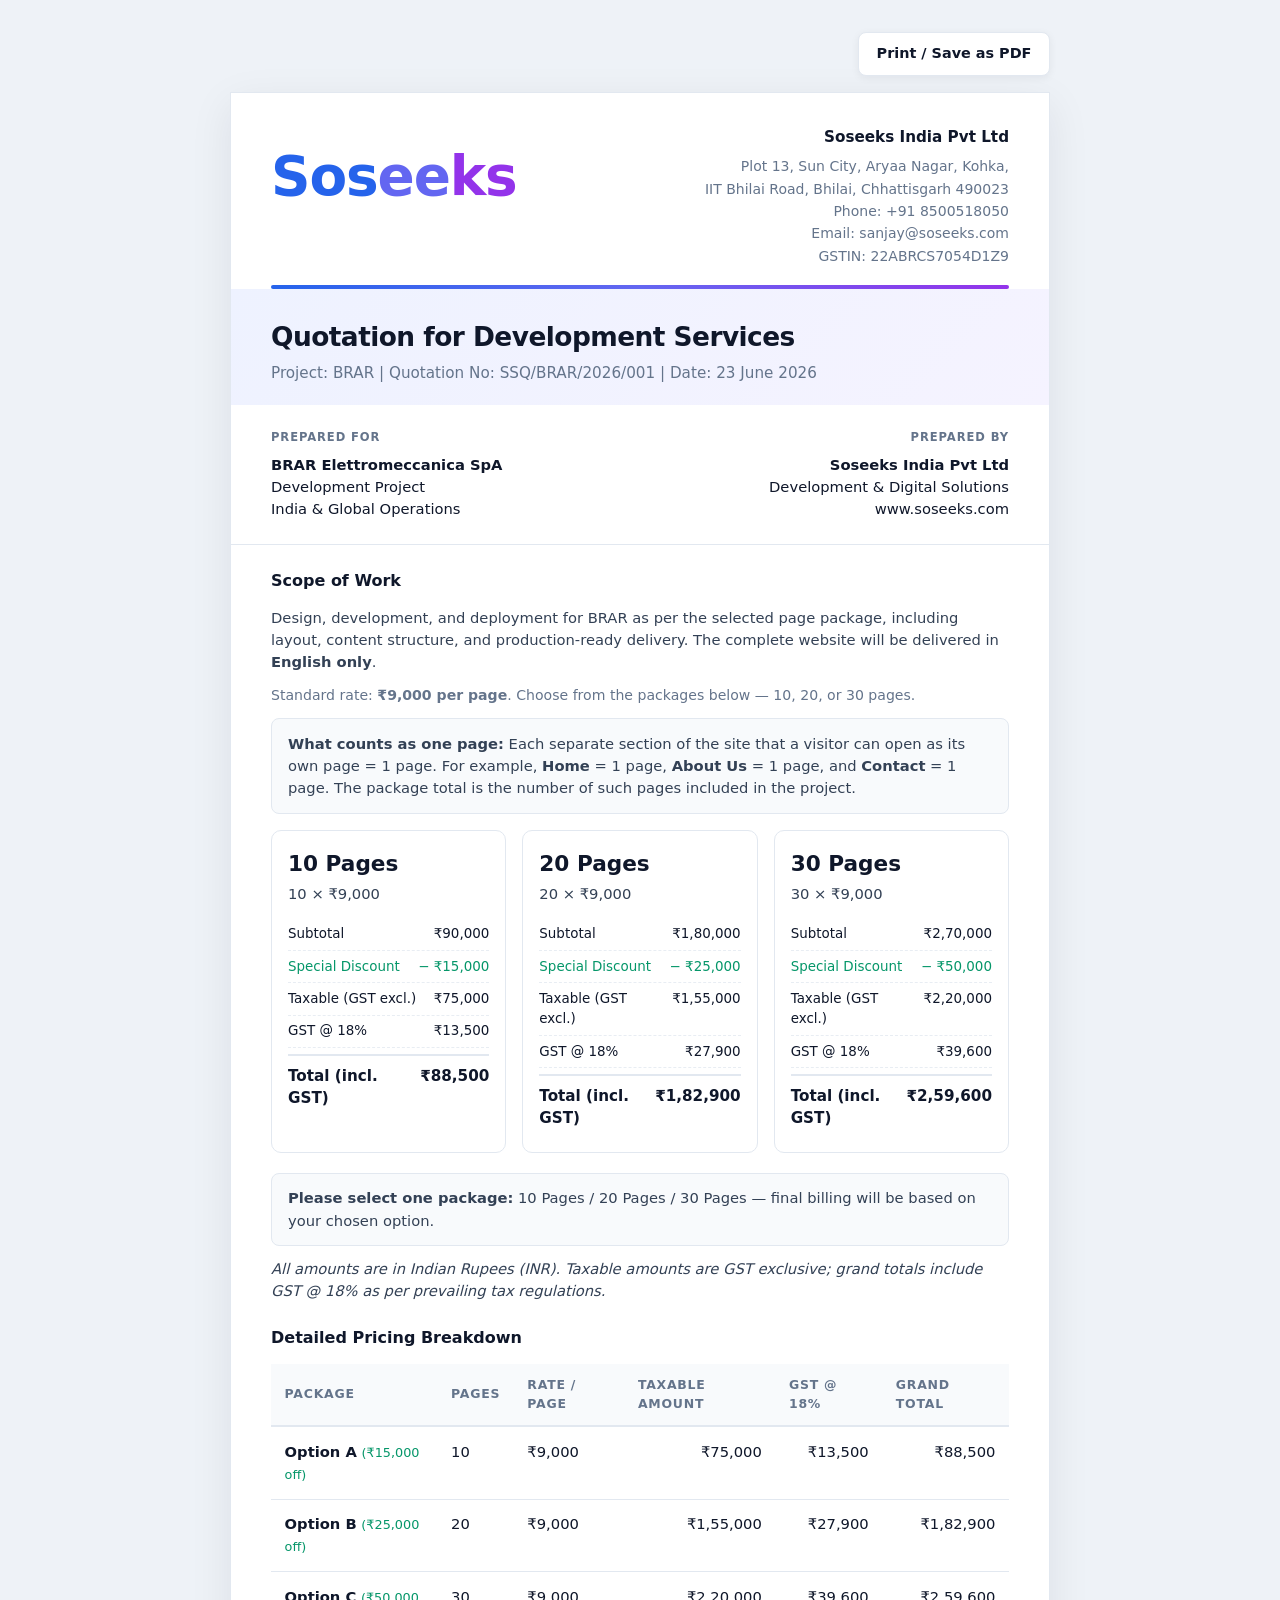
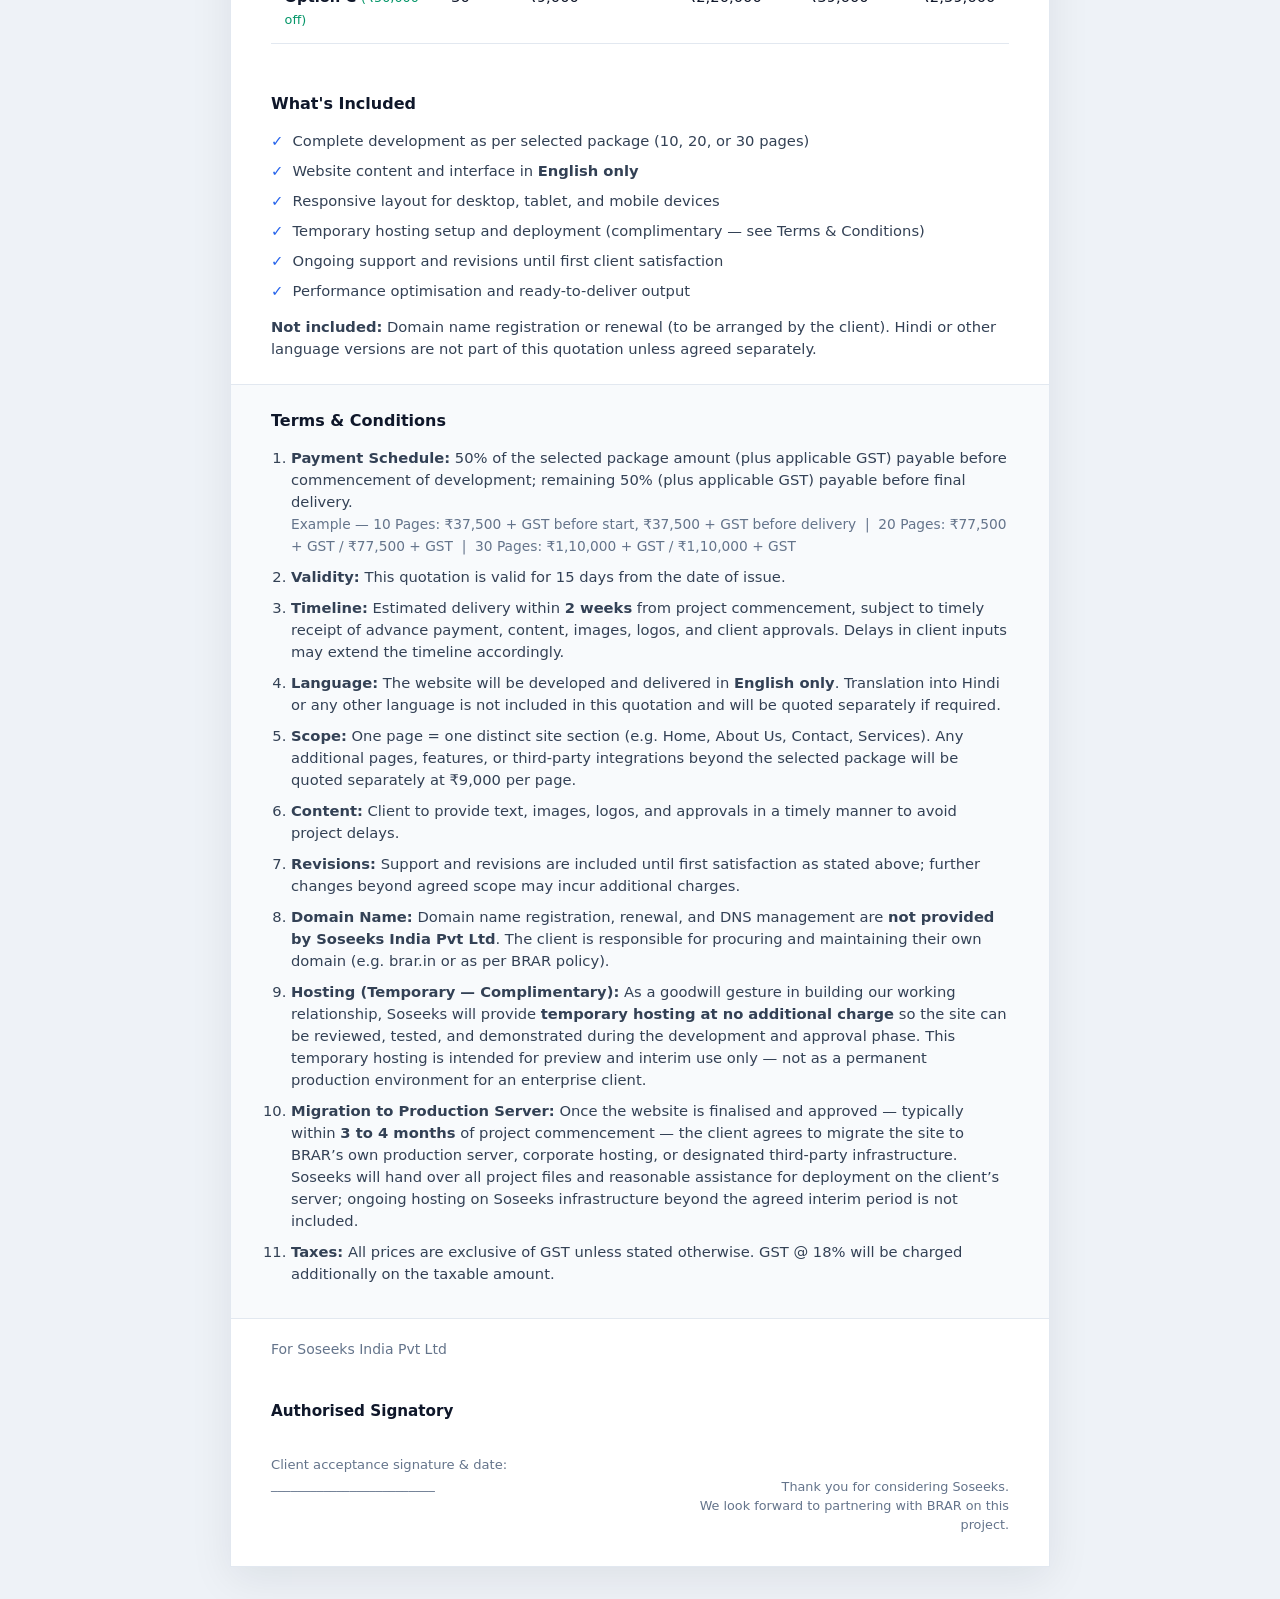
==== quotation-brar-website.html @ e4f229e3 "Add BRAR quotation document and update corporate site demo. Includes tiered page packages, English-o" ====
<!DOCTYPE html>
<html lang="en">
<head>
  <meta charset="UTF-8">
  <meta name="viewport" content="width=device-width, initial-scale=1.0">
  <title>Quotation — BRAR Project | Soseeks India</title>
  <style>
    :root {
      --blue: #2563eb;
      --purple: #9333ea;
      --ink: #0f172a;
      --muted: #64748b;
      --line: #e2e8f0;
      --bg: #f8fafc;
    }

    * {
      box-sizing: border-box;
      margin: 0;
      padding: 0;
      -webkit-print-color-adjust: exact;
      print-color-adjust: exact;
    }

    body {
      font-family: "Segoe UI", system-ui, -apple-system, sans-serif;
      color: var(--ink);
      background: #eef2f7;
      line-height: 1.5;
      padding: 2rem 1rem;
    }

    .page {
      max-width: 820px;
      margin: 0 auto;
      background: #fff;
      border: 1px solid var(--line);
      box-shadow: 0 12px 40px rgba(15, 23, 42, 0.08);
    }

    .header {
      display: flex;
      justify-content: space-between;
      align-items: flex-start;
      gap: 2rem;
      padding: 2rem 2.5rem 1.35rem;
      position: relative;
    }

    .header::after {
      content: "";
      position: absolute;
      left: 2.5rem;
      right: 2.5rem;
      bottom: 0;
      height: 4px;
      background: linear-gradient(90deg, #2563eb 0%, #6366f1 50%, #9333ea 100%);
      border-radius: 999px;
    }

    .logo {
      flex-shrink: 0;
      margin-top: 1.25rem;
    }

    .logo svg {
      height: 64px;
      width: auto;
      display: block;
      -webkit-print-color-adjust: exact;
      print-color-adjust: exact;
    }

    .company-meta {
      text-align: right;
      font-size: 0.875rem;
      color: var(--muted);
      line-height: 1.6;
    }

    .company-meta strong {
      display: block;
      color: var(--ink);
      font-size: 0.95rem;
      margin-bottom: 0.35rem;
    }

    .title-block {
      padding: 1.75rem 2.5rem 1.25rem;
      background: #eef2ff;
      background: linear-gradient(135deg, #eef2ff 0%, #f5f3ff 100%);
    }

    .title-block h1 {
      font-size: 1.65rem;
      font-weight: 700;
      letter-spacing: -0.02em;
      margin-bottom: 0.35rem;
    }

    .title-block p {
      color: var(--muted);
      font-size: 0.95rem;
    }

    .meta-grid {
      display: grid;
      grid-template-columns: 1fr 1fr;
      gap: 1.5rem;
      padding: 1.5rem 2.5rem;
      border-bottom: 1px solid var(--line);
    }

    .meta-box h2 {
      font-size: 0.72rem;
      text-transform: uppercase;
      letter-spacing: 0.08em;
      color: var(--muted);
      margin-bottom: 0.5rem;
    }

    .meta-box p {
      font-size: 0.92rem;
    }

    .meta-box--right {
      text-align: right;
      justify-self: end;
    }

    .section {
      padding: 1.5rem 2.5rem;
    }

    .section h2 {
      font-size: 1rem;
      margin-bottom: 0.85rem;
      color: var(--ink);
    }

    .section p,
    .section li {
      font-size: 0.92rem;
      color: #334155;
    }

    table {
      width: 100%;
      border-collapse: collapse;
      font-size: 0.92rem;
    }

    thead th {
      text-align: left;
      padding: 0.75rem 0.85rem;
      background: var(--bg);
      border-bottom: 2px solid var(--line);
      font-size: 0.78rem;
      text-transform: uppercase;
      letter-spacing: 0.06em;
      color: var(--muted);
    }

    tbody td {
      padding: 0.85rem;
      border-bottom: 1px solid var(--line);
      vertical-align: top;
    }

    tbody td.num,
    tfoot td.num {
      text-align: right;
      white-space: nowrap;
    }

    tfoot td {
      padding: 0.65rem 0.85rem;
      border-bottom: 1px solid var(--line);
    }

    tfoot tr:last-child td {
      border-bottom: none;
      font-weight: 700;
      font-size: 1.05rem;
      padding-top: 0.85rem;
      color: var(--ink);
    }

    .discount td { color: #059669; }

    .packages {
      display: grid;
      grid-template-columns: repeat(3, 1fr);
      gap: 1rem;
      margin: 1rem 0 1.25rem;
    }

    .package {
      border: 1px solid var(--line);
      border-radius: 10px;
      padding: 1.1rem 1rem 1rem;
      background: #fff;
    }

    .package h3 {
      font-size: 1.35rem;
      margin-bottom: 0.15rem;
    }

    .package__rate {
      font-size: 0.82rem;
      color: var(--muted);
      margin-bottom: 0.85rem;
    }

    .package__row {
      display: flex;
      justify-content: space-between;
      gap: 0.75rem;
      font-size: 0.84rem;
      padding: 0.35rem 0;
      border-bottom: 1px dashed #e8edf3;
    }

    .package__row:last-child {
      border-bottom: none;
      margin-top: 0.35rem;
      padding-top: 0.55rem;
      border-top: 2px solid var(--line);
      font-weight: 700;
      font-size: 0.95rem;
    }

    .package__row span:last-child {
      text-align: right;
      white-space: nowrap;
    }

    .package__discount {
      color: #059669;
    }

    .choose-note {
      padding: 0.85rem 1rem;
      background: var(--bg);
      border: 1px solid var(--line);
      border-radius: 8px;
      font-size: 0.88rem;
      color: #475569;
    }

    @media (max-width: 720px) {
      .packages {
        grid-template-columns: 1fr;
      }
    }

    .includes {
      display: grid;
      gap: 0.5rem;
      list-style: none;
    }

    .includes li {
      position: relative;
      padding-left: 1.35rem;
    }

    .includes li::before {
      content: "✓";
      position: absolute;
      left: 0;
      color: var(--blue);
      font-weight: 700;
    }

    .terms {
      background: var(--bg);
      border-top: 1px solid var(--line);
    }

    .terms ol {
      padding-left: 1.25rem;
    }

    .terms li {
      margin-bottom: 0.55rem;
    }

    .footer {
      padding: 1.25rem 2.5rem 2rem;
      border-top: 1px solid var(--line);
      display: flex;
      justify-content: space-between;
      align-items: flex-end;
      gap: 2rem;
    }

    .signature p {
      font-size: 0.875rem;
      color: var(--muted);
      margin-bottom: 2.5rem;
    }

    .signature strong {
      display: block;
      color: var(--ink);
      font-size: 0.95rem;
    }

    .stamp {
      text-align: right;
      font-size: 0.8rem;
      color: var(--muted);
    }

    .note {
      margin-top: 0.75rem;
      font-size: 0.82rem;
      color: var(--muted);
      font-style: italic;
    }

    .print-toolbar {
      max-width: 820px;
      margin: 0 auto 1rem;
      display: flex;
      justify-content: flex-end;
    }

    .print-btn {
      appearance: none;
      border: 1px solid var(--line);
      background: #fff;
      color: var(--ink);
      font: inherit;
      font-size: 0.9rem;
      font-weight: 600;
      padding: 0.65rem 1.1rem;
      border-radius: 8px;
      cursor: pointer;
      box-shadow: 0 2px 8px rgba(15, 23, 42, 0.06);
    }

    .print-btn:hover {
      border-color: var(--blue);
      color: var(--blue);
    }

    @media print {
      html, body {
        -webkit-print-color-adjust: exact !important;
        print-color-adjust: exact !important;
      }

      * {
        -webkit-print-color-adjust: exact !important;
        print-color-adjust: exact !important;
      }

      body {
        background: #fff !important;
        padding: 0 !important;
        margin: 0 !important;
      }

      .print-toolbar {
        display: none !important;
      }

      .page {
        box-shadow: none !important;
        border: none !important;
        max-width: none !important;
        width: 100% !important;
        margin: 0 !important;
        background: #fff !important;
      }

      .header::after {
        background: linear-gradient(90deg, #2563eb 0%, #6366f1 50%, #9333ea 100%) !important;
      }

      .title-block {
        background: #eef2ff !important;
      }

      thead th {
        background: #f1f5f9 !important;
        color: #64748b !important;
      }

      .choose-note,
      .terms {
        background: #f8fafc !important;
      }

      .package__discount,
      .package__discount span {
        color: #059669 !important;
      }

      .includes li::before {
        color: #2563eb !important;
      }

      .logo svg text,
      .logo svg tspan {
        -webkit-print-color-adjust: exact !important;
        print-color-adjust: exact !important;
      }

      .header,
      .title-block,
      .meta-grid,
      .packages,
      .package,
      .choose-note,
      .footer,
      .terms {
        break-inside: avoid;
        page-break-inside: avoid;
      }

      .packages {
        grid-template-columns: repeat(3, 1fr) !important;
      }

      table {
        break-inside: auto;
      }

      thead {
        display: table-header-group;
      }

      tr {
        break-inside: avoid;
        page-break-inside: avoid;
      }

      @page {
        size: A4 portrait;
        margin: 10mm 12mm;
      }
    }
  </style>
</head>
<body>
  <div class="print-toolbar">
    <button type="button" class="print-btn" onclick="window.print()">Print / Save as PDF</button>
  </div>
  <article class="page">
    <header class="header">
      <div class="logo">
        <svg viewBox="0 0 248 56" xmlns="http://www.w3.org/2000/svg" role="img" aria-label="Soseeks">
          <text
            x="0"
            y="44"
            font-family="Segoe UI, system-ui, -apple-system, BlinkMacSystemFont, sans-serif"
            font-size="48"
            font-weight="700"
            letter-spacing="-0.02em"
          >
            <tspan fill="#2563eb">Sos</tspan><tspan fill="#6366f1">ee</tspan><tspan fill="#9333ea">ks</tspan>
          </text>
        </svg>
      </div>
      <div class="company-meta">
        <strong>Soseeks India Pvt Ltd</strong>
        Plot 13, Sun City, Aryaa Nagar, Kohka,<br>
        IIT Bhilai Road, Bhilai, Chhattisgarh 490023<br>
        Phone: +91 8500518050<br>
        Email: sanjay@soseeks.com<br>
        GSTIN: 22ABRCS7054D1Z9
      </div>
    </header>

    <div class="title-block">
      <h1>Quotation for Development Services</h1>
      <p>Project: BRAR | Quotation No: SSQ/BRAR/2026/001 | Date: 23 June 2026</p>
    </div>

    <div class="meta-grid">
      <div class="meta-box">
        <h2>Prepared For</h2>
        <p>
          <strong>BRAR Elettromeccanica SpA</strong><br>
          Development Project<br>
          India &amp; Global Operations
        </p>
      </div>
      <div class="meta-box meta-box--right">
        <h2>Prepared By</h2>
        <p>
          <strong>Soseeks India Pvt Ltd</strong><br>
          Development &amp; Digital Solutions<br>
          www.soseeks.com
        </p>
      </div>
    </div>

    <section class="section">
      <h2>Scope of Work</h2>
      <p style="margin-bottom: 0.75rem;">
        Design, development, and deployment for BRAR as per the selected page package,
        including layout, content structure, and production-ready delivery.
        The complete website will be delivered in <strong>English only</strong>.
      </p>
      <p style="margin-bottom: 0.75rem; color: var(--muted); font-size: 0.88rem;">
        Standard rate: <strong>₹9,000 per page</strong>. Choose from the packages below — 10, 20, or 30 pages.
      </p>
      <p class="choose-note" style="margin-bottom: 1rem;">
        <strong>What counts as one page:</strong> Each separate section of the site that a visitor can open as its own page = 1 page.
        For example, <strong>Home</strong> = 1 page, <strong>About Us</strong> = 1 page, and <strong>Contact</strong> = 1 page.
        The package total is the number of such pages included in the project.
      </p>

      <div class="packages">
        <article class="package">
          <h3>10 Pages</h3>
          <p class="package__rate">10 × ₹9,000</p>
          <div class="package__row"><span>Subtotal</span><span>₹90,000</span></div>
          <div class="package__row package__discount"><span>Special Discount</span><span>− ₹15,000</span></div>
          <div class="package__row"><span>Taxable (GST excl.)</span><span>₹75,000</span></div>
          <div class="package__row"><span>GST @ 18%</span><span>₹13,500</span></div>
          <div class="package__row"><span>Total (incl. GST)</span><span>₹88,500</span></div>
        </article>

        <article class="package">
          <h3>20 Pages</h3>
          <p class="package__rate">20 × ₹9,000</p>
          <div class="package__row"><span>Subtotal</span><span>₹1,80,000</span></div>
          <div class="package__row package__discount"><span>Special Discount</span><span>− ₹25,000</span></div>
          <div class="package__row"><span>Taxable (GST excl.)</span><span>₹1,55,000</span></div>
          <div class="package__row"><span>GST @ 18%</span><span>₹27,900</span></div>
          <div class="package__row"><span>Total (incl. GST)</span><span>₹1,82,900</span></div>
        </article>

        <article class="package">
          <h3>30 Pages</h3>
          <p class="package__rate">30 × ₹9,000</p>
          <div class="package__row"><span>Subtotal</span><span>₹2,70,000</span></div>
          <div class="package__row package__discount"><span>Special Discount</span><span>− ₹50,000</span></div>
          <div class="package__row"><span>Taxable (GST excl.)</span><span>₹2,20,000</span></div>
          <div class="package__row"><span>GST @ 18%</span><span>₹39,600</span></div>
          <div class="package__row"><span>Total (incl. GST)</span><span>₹2,59,600</span></div>
        </article>
      </div>

      <p class="choose-note">
        <strong>Please select one package:</strong> 10 Pages / 20 Pages / 30 Pages — final billing will be based on your chosen option.
      </p>
      <p class="note">All amounts are in Indian Rupees (INR). Taxable amounts are GST exclusive; grand totals include GST @ 18% as per prevailing tax regulations.</p>
    </section>

    <section class="section" style="padding-top: 0;">
      <h2>Detailed Pricing Breakdown</h2>
      <table>
        <thead>
          <tr>
            <th>Package</th>
            <th>Pages</th>
            <th>Rate / Page</th>
            <th class="num">Taxable Amount</th>
            <th class="num">GST @ 18%</th>
            <th class="num">Grand Total</th>
          </tr>
        </thead>
        <tbody>
          <tr>
            <td><strong>Option A</strong> <span class="package__discount" style="font-size: 0.8rem;">(₹15,000 off)</span></td>
            <td>10</td>
            <td>₹9,000</td>
            <td class="num">₹75,000</td>
            <td class="num">₹13,500</td>
            <td class="num">₹88,500</td>
          </tr>
          <tr>
            <td><strong>Option B</strong> <span class="package__discount" style="font-size: 0.8rem;">(₹25,000 off)</span></td>
            <td>20</td>
            <td>₹9,000</td>
            <td class="num">₹1,55,000</td>
            <td class="num">₹27,900</td>
            <td class="num">₹1,82,900</td>
          </tr>
          <tr>
            <td><strong>Option C</strong> <span class="package__discount" style="font-size: 0.8rem;">(₹50,000 off)</span></td>
            <td>30</td>
            <td>₹9,000</td>
            <td class="num">₹2,20,000</td>
            <td class="num">₹39,600</td>
            <td class="num">₹2,59,600</td>
          </tr>
        </tbody>
      </table>
    </section>

    <section class="section">
      <h2>What's Included</h2>
      <ul class="includes">
        <li>Complete development as per selected package (10, 20, or 30 pages)</li>
        <li>Website content and interface in <strong>English only</strong></li>
        <li>Responsive layout for desktop, tablet, and mobile devices</li>
        <li>Temporary hosting setup and deployment (complimentary — see Terms &amp; Conditions)</li>
        <li>Ongoing support and revisions until first client satisfaction</li>
        <li>Performance optimisation and ready-to-deliver output</li>
      </ul>
      <p class="note" style="margin-top: 0.85rem; font-style: normal;">
        <strong>Not included:</strong> Domain name registration or renewal (to be arranged by the client).
        Hindi or other language versions are not part of this quotation unless agreed separately.
      </p>
    </section>

    <section class="section terms">
      <h2>Terms &amp; Conditions</h2>
      <ol>
        <li><strong>Payment Schedule:</strong> 50% of the selected package amount (plus applicable GST) payable before commencement of development; remaining 50% (plus applicable GST) payable before final delivery.<br>
          <span style="color: var(--muted); font-size: 0.86rem;">
            Example — 10 Pages: ₹37,500 + GST before start, ₹37,500 + GST before delivery &nbsp;|&nbsp;
            20 Pages: ₹77,500 + GST / ₹77,500 + GST &nbsp;|&nbsp;
            30 Pages: ₹1,10,000 + GST / ₹1,10,000 + GST
          </span>
        </li>
        <li><strong>Validity:</strong> This quotation is valid for 15 days from the date of issue.</li>
        <li><strong>Timeline:</strong> Estimated delivery within <strong>2 weeks</strong> from project commencement, subject to timely receipt of advance payment, content, images, logos, and client approvals. Delays in client inputs may extend the timeline accordingly.</li>
        <li><strong>Language:</strong> The website will be developed and delivered in <strong>English only</strong>. Translation into Hindi or any other language is not included in this quotation and will be quoted separately if required.</li>
        <li><strong>Scope:</strong> One page = one distinct site section (e.g. Home, About Us, Contact, Services). Any additional pages, features, or third-party integrations beyond the selected package will be quoted separately at ₹9,000 per page.</li>
        <li><strong>Content:</strong> Client to provide text, images, logos, and approvals in a timely manner to avoid project delays.</li>
        <li><strong>Revisions:</strong> Support and revisions are included until first satisfaction as stated above; further changes beyond agreed scope may incur additional charges.</li>
        <li><strong>Domain Name:</strong> Domain name registration, renewal, and DNS management are <strong>not provided by Soseeks India Pvt Ltd</strong>. The client is responsible for procuring and maintaining their own domain (e.g. brar.in or as per BRAR policy).</li>
        <li><strong>Hosting (Temporary — Complimentary):</strong> As a goodwill gesture in building our working relationship, Soseeks will provide <strong>temporary hosting at no additional charge</strong> so the site can be reviewed, tested, and demonstrated during the development and approval phase. This temporary hosting is intended for preview and interim use only — not as a permanent production environment for an enterprise client.</li>
        <li><strong>Migration to Production Server:</strong> Once the website is finalised and approved — typically within <strong>3 to 4 months</strong> of project commencement — the client agrees to migrate the site to BRAR’s own production server, corporate hosting, or designated third-party infrastructure. Soseeks will hand over all project files and reasonable assistance for deployment on the client’s server; ongoing hosting on Soseeks infrastructure beyond the agreed interim period is not included.</li>
        <li><strong>Taxes:</strong> All prices are exclusive of GST unless stated otherwise. GST @ 18% will be charged additionally on the taxable amount.</li>
      </ol>
    </section>

    <footer class="footer">
      <div class="signature">
        <p>For Soseeks India Pvt Ltd</p>
        <strong>Authorised Signatory</strong>
        <p style="margin-top: 2rem; font-size: 0.82rem; color: var(--muted);">Client acceptance signature &amp; date: _________________________</p>
      </div>
      <div class="stamp">
        <p>Thank you for considering Soseeks.<br>We look forward to partnering with BRAR on this project.</p>
      </div>
    </footer>
  </article>
</body>
</html>
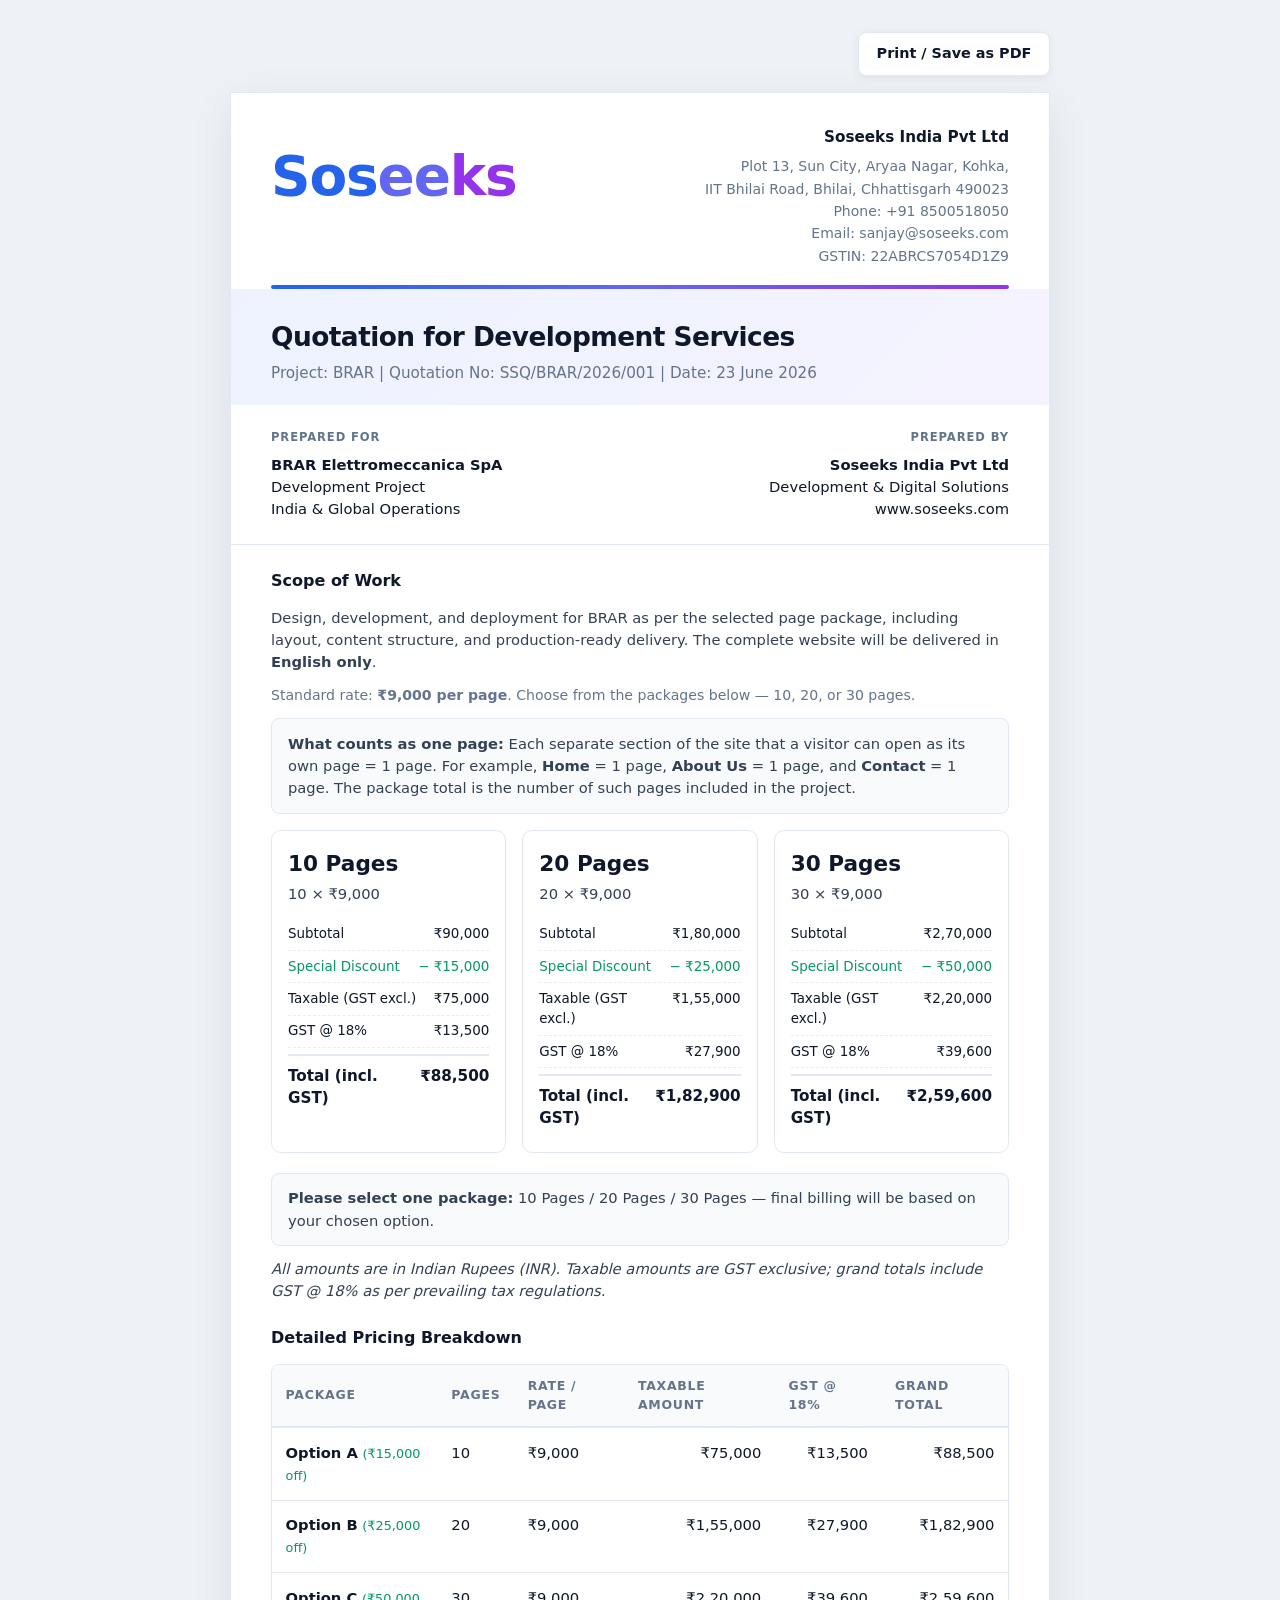
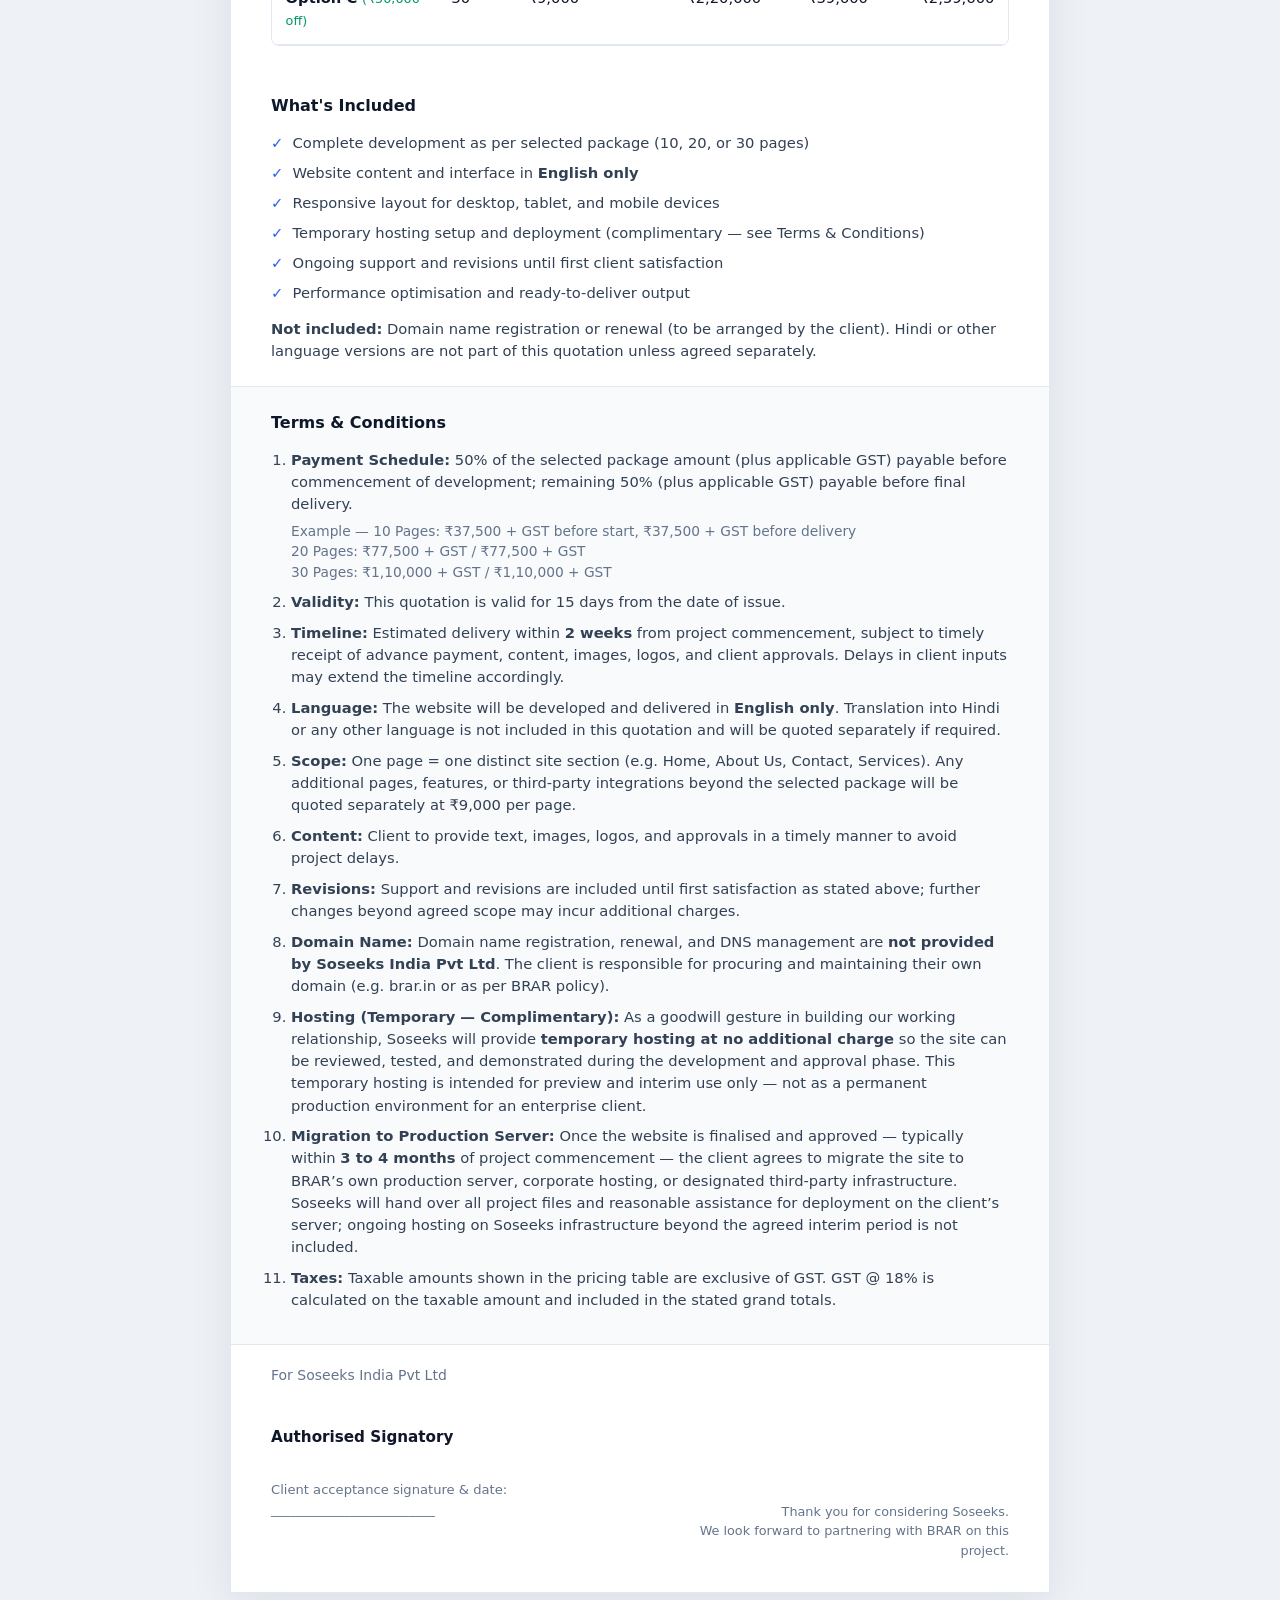
==== commit b5304623: "Improve quotation mobile layout and fix demo site issues. Mobile-responsive quotation header, table," ====
--- a/quotation-brar-website.html
+++ b/quotation-brar-website.html
@@ -249,9 +249,149 @@
       color: #475569;
     }
 
+    .table-wrap {
+      width: 100%;
+      overflow-x: auto;
+      -webkit-overflow-scrolling: touch;
+      border: 1px solid var(--line);
+      border-radius: 8px;
+    }
+
+    .table-wrap table {
+      min-width: 640px;
+    }
+
+    .terms-example {
+      color: var(--muted);
+      font-size: 0.86rem;
+      display: block;
+      margin-top: 0.35rem;
+    }
+
     @media (max-width: 720px) {
+      body {
+        padding: 0.75rem 0.5rem 1.5rem;
+      }
+
+      .print-toolbar {
+        justify-content: stretch;
+      }
+
+      .print-btn {
+        width: 100%;
+        text-align: center;
+      }
+
+      .page {
+        border-left: none;
+        border-right: none;
+      }
+
+      .header {
+        flex-direction: column;
+        align-items: flex-start;
+        gap: 1.25rem;
+        padding: 1.25rem 1rem 1.1rem;
+      }
+
+      .header::after {
+        left: 1rem;
+        right: 1rem;
+      }
+
+      .logo {
+        margin-top: 0;
+      }
+
+      .logo svg {
+        height: 52px;
+      }
+
+      .company-meta {
+        text-align: left;
+        width: 100%;
+        font-size: 0.82rem;
+      }
+
+      .title-block {
+        padding: 1.25rem 1rem 1rem;
+      }
+
+      .title-block h1 {
+        font-size: 1.35rem;
+        line-height: 1.25;
+      }
+
+      .title-block p {
+        font-size: 0.84rem;
+        line-height: 1.55;
+      }
+
+      .meta-grid {
+        grid-template-columns: 1fr;
+        gap: 1.1rem;
+        padding: 1.15rem 1rem;
+      }
+
+      .meta-box--right {
+        text-align: left;
+        justify-self: stretch;
+      }
+
+      .section {
+        padding: 1.15rem 1rem;
+      }
+
       .packages {
         grid-template-columns: 1fr;
+      }
+
+      .package h3 {
+        font-size: 1.2rem;
+      }
+
+      .footer {
+        flex-direction: column;
+        align-items: flex-start;
+        gap: 1.25rem;
+        padding: 1.15rem 1rem 1.5rem;
+      }
+
+      .stamp {
+        text-align: left;
+      }
+
+      .signature p {
+        margin-bottom: 1.75rem;
+      }
+    }
+
+    @media (max-width: 480px) {
+      .logo svg {
+        height: 46px;
+      }
+
+      .title-block h1 {
+        font-size: 1.2rem;
+      }
+
+      .package__row {
+        font-size: 0.8rem;
+      }
+
+      .section p,
+      .section li {
+        font-size: 0.88rem;
+      }
+
+      thead th,
+      tbody td {
+        padding: 0.65rem 0.55rem;
+        font-size: 0.8rem;
+      }
+
+      thead th {
+        font-size: 0.68rem;
       }
     }
 
@@ -556,6 +696,7 @@
 
     <section class="section" style="padding-top: 0;">
       <h2>Detailed Pricing Breakdown</h2>
+      <div class="table-wrap">
       <table>
         <thead>
           <tr>
@@ -594,6 +735,7 @@
           </tr>
         </tbody>
       </table>
+      </div>
     </section>
 
     <section class="section">
@@ -615,10 +757,10 @@
     <section class="section terms">
       <h2>Terms &amp; Conditions</h2>
       <ol>
-        <li><strong>Payment Schedule:</strong> 50% of the selected package amount (plus applicable GST) payable before commencement of development; remaining 50% (plus applicable GST) payable before final delivery.<br>
-          <span style="color: var(--muted); font-size: 0.86rem;">
-            Example — 10 Pages: ₹37,500 + GST before start, ₹37,500 + GST before delivery &nbsp;|&nbsp;
-            20 Pages: ₹77,500 + GST / ₹77,500 + GST &nbsp;|&nbsp;
+        <li><strong>Payment Schedule:</strong> 50% of the selected package amount (plus applicable GST) payable before commencement of development; remaining 50% (plus applicable GST) payable before final delivery.
+          <span class="terms-example">
+            Example — 10 Pages: ₹37,500 + GST before start, ₹37,500 + GST before delivery<br>
+            20 Pages: ₹77,500 + GST / ₹77,500 + GST<br>
             30 Pages: ₹1,10,000 + GST / ₹1,10,000 + GST
           </span>
         </li>
@@ -631,7 +773,7 @@
         <li><strong>Domain Name:</strong> Domain name registration, renewal, and DNS management are <strong>not provided by Soseeks India Pvt Ltd</strong>. The client is responsible for procuring and maintaining their own domain (e.g. brar.in or as per BRAR policy).</li>
         <li><strong>Hosting (Temporary — Complimentary):</strong> As a goodwill gesture in building our working relationship, Soseeks will provide <strong>temporary hosting at no additional charge</strong> so the site can be reviewed, tested, and demonstrated during the development and approval phase. This temporary hosting is intended for preview and interim use only — not as a permanent production environment for an enterprise client.</li>
         <li><strong>Migration to Production Server:</strong> Once the website is finalised and approved — typically within <strong>3 to 4 months</strong> of project commencement — the client agrees to migrate the site to BRAR’s own production server, corporate hosting, or designated third-party infrastructure. Soseeks will hand over all project files and reasonable assistance for deployment on the client’s server; ongoing hosting on Soseeks infrastructure beyond the agreed interim period is not included.</li>
-        <li><strong>Taxes:</strong> All prices are exclusive of GST unless stated otherwise. GST @ 18% will be charged additionally on the taxable amount.</li>
+        <li><strong>Taxes:</strong> Taxable amounts shown in the pricing table are exclusive of GST. GST @ 18% is calculated on the taxable amount and included in the stated grand totals.</li>
       </ol>
     </section>
 
